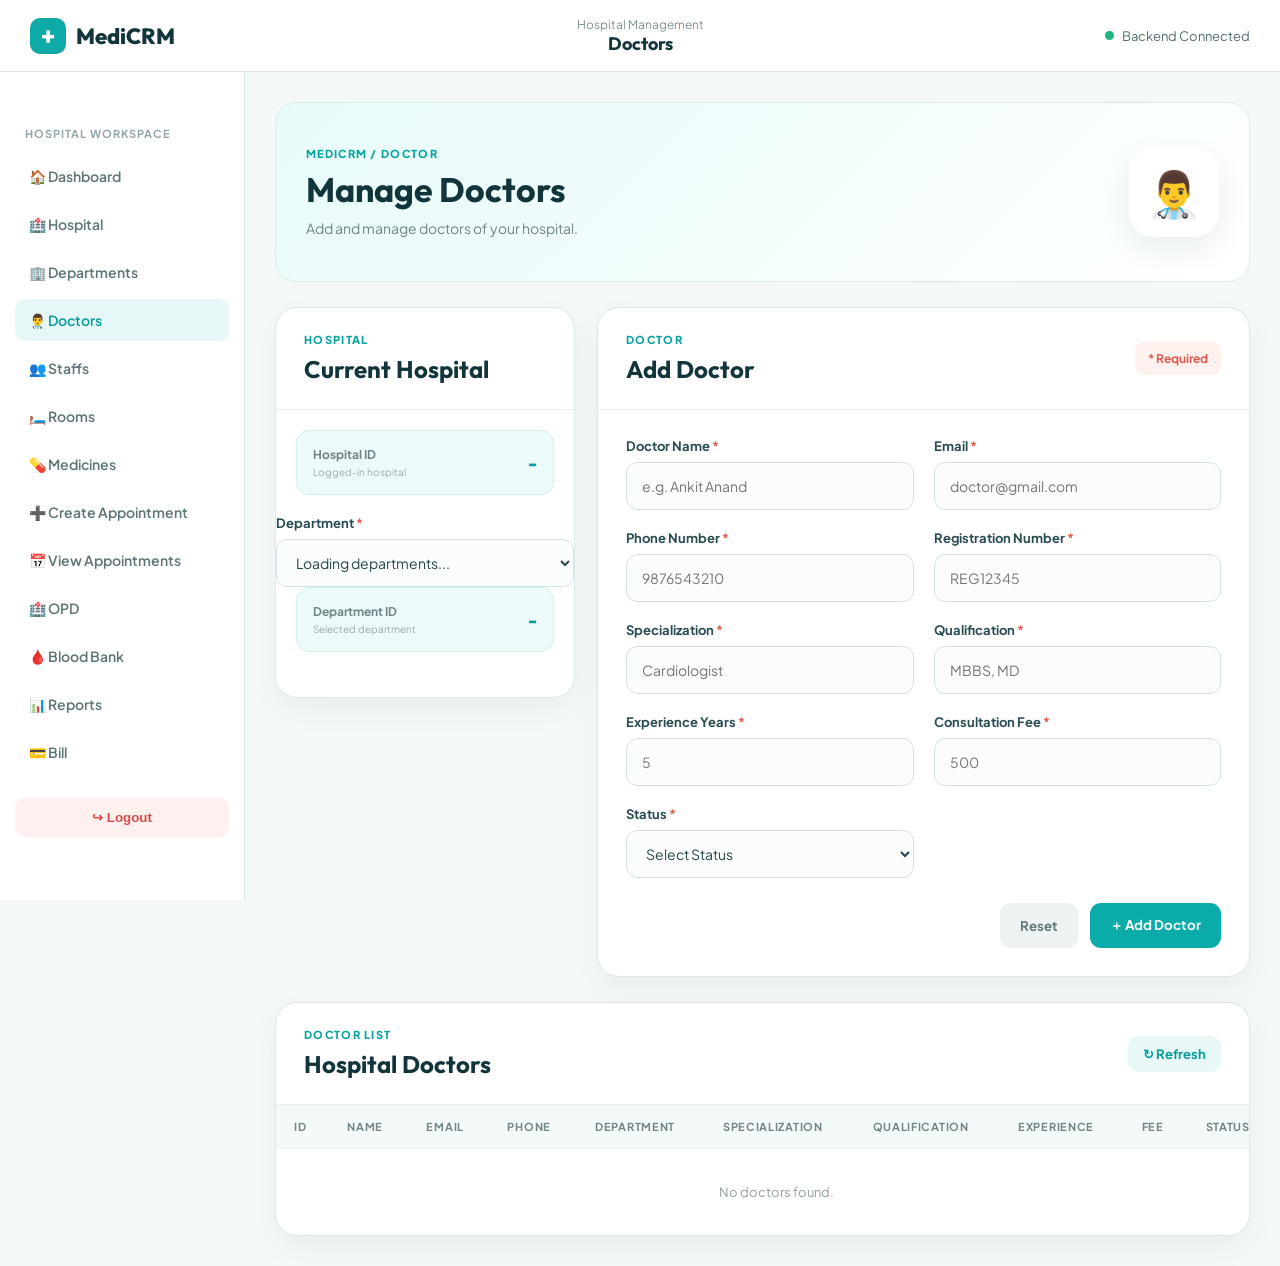
==== doctors.html @ 003745fa "Frontend" ====
<!DOCTYPE html>
<html lang="en">

<head>

    <meta charset="UTF-8">

    <meta name="viewport"
          content="width=device-width, initial-scale=1.0">

    <title>MediCRM - Doctors</title>

    <link rel="preconnect"
          href="https://fonts.googleapis.com">

    <link rel="preconnect"
          href="https://fonts.gstatic.com"
          crossorigin>

    <link
        href="https://fonts.googleapis.com/css2?family=Outfit:wght@400;500;600;700;800&family=Plus+Jakarta+Sans:wght@400;500;600;700;800&display=swap"
        rel="stylesheet">

    <link rel="stylesheet"
          href="css/doctors.css">

</head>


<body>


<!-- ================= TOPBAR ================= -->

<header class="topbar">

    <div class="brand">

        <span class="brand-mark">+</span>

        <span>MediCRM</span>

    </div>


    <div class="page-title">

        <span>Hospital Management</span>

        <strong>Doctors</strong>

    </div>


    <div class="status">

        <span></span>

        Backend Connected

    </div>

</header>



<!-- ================= MAIN ================= -->

<main class="container">


    <!-- ================= SIDEBAR ================= -->

    <aside class="sidebar">

      


        <p class="sidebar-label">
            Hospital Workspace
        </p>


        <nav class="side-nav">

            <a class="nav-link"
               href="dashboard.html">
                🏠 Dashboard
            </a>


            <a class="nav-link"
               href="hospital.html">
                🏥 Hospital
            </a>


            <a class="nav-link"
               href="departments.html">
                🏢 Departments
            </a>


            <a class="nav-link active"
               href="doctors.html">
                👨‍⚕️ Doctors
            </a>


            <a class="nav-link"
               href="staffs.html">
                👥 Staffs
            </a>




            <a class="nav-link"
               href="rooms.html">
                🛏️ Rooms
            </a>


            <a class="nav-link"
               href="medicines.html">
                💊 Medicines
            </a>


            <a class="nav-link"
               href="create-appointment.html">
                ➕ Create Appointment
            </a>


            <a class="nav-link"
               href="view-appointments.html">
                📅 View Appointments
            </a>







            <!-- OPD -->

            <a class="nav-link"
               href="OPD.html">

                <span class="nav-icon">
                    🏥
                </span>

                <span>
                    OPD
                </span>

            </a>




            <a class="nav-link"
               href="BloodBank.html">

                <span class="nav-icon">
                    🩸
                </span>

                <span>
                    Blood Bank
                </span>

            </a>


            <!-- Reports -->

            <a class="nav-link"
               href="Reports.html">

                <span class="nav-icon">
                    📊
                </span>

                <span>
                    Reports
                </span>

            </a>




             <a class="nav-link"
               href="Bill.html">

                <span class="nav-icon">
                    💳
                </span>

                <span>
                    Bill
                </span>

            </a>





            

        </nav>


        <button class="logout-btn"
                id="logoutBtn"
                type="button">

            ↪ Logout

        </button>

    </aside>



    <!-- ================= CONTENT ================= -->

    <section class="content">


        <!-- ================= HERO ================= -->

        <section class="hero">

            <div>

                <p class="eyebrow">
                    MediCRM / Doctor
                </p>


                <h1>
                    Manage Doctors
                </h1>


                <p class="subtitle">
                    Add and manage doctors of your hospital.
                </p>

            </div>


            <div class="hero-icon">
                👨‍⚕️
            </div>

        </section>



        <!-- ================= FORM LAYOUT ================= -->

        <section class="layout">


            <!-- ================= HOSPITAL PANEL ================= -->

            <aside class="panel hospital-panel">

                <div class="panel-head">

                    <div>

                        <p class="eyebrow">
                            Hospital
                        </p>

                        <h2>
                            Current Hospital
                        </h2>

                    </div>

                </div>


                <!-- Hospital ID -->

                <div class="info-box">

                    <div>

                        <span>
                            Hospital ID
                        </span>

                        <small>
                            Logged-in hospital
                        </small>

                    </div>


                    <strong id="hospitalIdText">
                        -
                    </strong>

                </div>



                <!-- Department -->

                <div class="field">

                    <label for="departmentSelect">

                        Department

                        <span>*</span>

                    </label>


                    <select id="departmentSelect"
                            required>

                        <option value="">
                            Loading departments...
                        </option>

                    </select>

                </div>



                <!-- Department ID -->

                <div class="info-box department-info">

                    <div>

                        <span>
                            Department ID
                        </span>

                        <small>
                            Selected department
                        </small>

                    </div>


                    <strong id="departmentIdText">
                        -
                    </strong>

                </div>

            </aside>



            <!-- ================= DOCTOR FORM ================= -->

            <section class="panel form-panel">


                <div class="panel-head">

                    <div>

                        <p class="eyebrow">
                            Doctor
                        </p>

                        <h2>
                            Add Doctor
                        </h2>

                    </div>


                    <span class="required-badge">
                        * Required
                    </span>

                </div>



                <form id="doctorForm">


                    <!-- NAME -->

                    <div class="field">

                        <label for="name">

                            Doctor Name

                            <span>*</span>

                        </label>


                        <input
                            type="text"
                            id="name"
                            placeholder="e.g. Ankit Anand"
                            required>

                    </div>



                    <!-- EMAIL -->

                    <div class="field">

                        <label for="email">

                            Email

                            <span>*</span>

                        </label>


                        <input
                            type="email"
                            id="email"
                            placeholder="doctor@gmail.com"
                            required>

                    </div>



                    <!-- PHONE -->

                    <div class="field">

                        <label for="phoneNo">

                            Phone Number

                            <span>*</span>

                        </label>


                        <input
                            type="text"
                            id="phoneNo"
                            placeholder="9876543210"
                            required>

                    </div>



                    <!-- REGISTRATION -->

                    <div class="field">

                        <label for="registrationNumber">

                            Registration Number

                            <span>*</span>

                        </label>


                        <input
                            type="text"
                            id="registrationNumber"
                            placeholder="REG12345"
                            required>

                    </div>



                    <!-- SPECIALIZATION -->

                    <div class="field">

                        <label for="specilization">

                            Specialization

                            <span>*</span>

                        </label>


                        <input
                            type="text"
                            id="specilization"
                            placeholder="Cardiologist"
                            required>

                    </div>



                    <!-- QUALIFICATION -->

                    <div class="field">

                        <label for="qualification">

                            Qualification

                            <span>*</span>

                        </label>


                        <input
                            type="text"
                            id="qualification"
                            placeholder="MBBS, MD"
                            required>

                    </div>



                    <!-- EXPERIENCE -->

                    <div class="field">

                        <label for="experience">

                            Experience Years

                            <span>*</span>

                        </label>


                        <input
                            type="number"
                            id="experience"
                            placeholder="5"
                            min="0"
                            required>

                    </div>



                    <!-- CONSULTING FEE -->

                    <div class="field">

                        <label for="consultingFee">

                            Consultation Fee

                            <span>*</span>

                        </label>


                        <input
                            type="number"
                            id="consultingFee"
                            placeholder="500"
                            min="0"
                            required>

                    </div>



                    <!-- STATUS -->

                    <div class="field">

                        <label for="stutas">

                            Status

                            <span>*</span>

                        </label>


                        <select id="stutas"
                                required>

                            <option value="">
                                Select Status
                            </option>

                            <option value="ACTIVE">
                                ACTIVE
                            </option>

                            <option value="INACTIVE">
                                INACTIVE
                            </option>

                        </select>

                    </div>



                    <!-- BUTTONS -->

                    <div class="actions">

                        <button
                            type="button"
                            id="resetBtn"
                            class="btn secondary">

                            Reset

                        </button>


                        <button
                            type="submit"
                            class="btn primary">

                            ＋ Add Doctor

                        </button>

                    </div>


                </form>

            </section>

        </section>



        <!-- ================= DOCTOR TABLE ================= -->

        <section class="panel doctor-panel">


            <div class="panel-head">

                <div>

                    <p class="eyebrow">
                        Doctor List
                    </p>


                    <h2>
                        Hospital Doctors
                    </h2>

                </div>


                <button
                    id="refreshBtn"
                    class="btn small"
                    type="button">

                    ↻ Refresh

                </button>

            </div>



            <div class="table-wrap">

                <table>

                    <thead>

                        <tr>

                            <th>ID</th>

                            <th>Name</th>

                            <th>Email</th>

                            <th>Phone</th>

                            <th>Department</th>

                            <th>Specialization</th>

                            <th>Qualification</th>

                            <th>Experience</th>

                            <th>Fee</th>

                            <th>Status</th>

                        </tr>

                    </thead>


                    <tbody id="doctorTable">

                        <tr>

                            <td colspan="10"
                                class="empty">

                                No doctors found.

                            </td>

                        </tr>

                    </tbody>

                </table>

            </div>

        </section>


    </section>

</main>



<script src="js/doctors.js"></script>

</body>

</html>
---- css/doctors.css ----
* {
    margin: 0;
    padding: 0;
    box-sizing: border-box;
}


body {
    font-family: "Plus Jakarta Sans", sans-serif;
    background: #f4f8f8;
    color: #12343b;
}


/* ================= TOPBAR ================= */

.topbar {
    height: 72px;
    background: #ffffff;
    border-bottom: 1px solid #dce9ea;

    display: flex;
    align-items: center;
    justify-content: space-between;

    padding: 0 30px;

    position: fixed;
    top: 0;
    left: 0;
    right: 0;

    z-index: 100;
}


.brand {
    display: flex;
    align-items: center;
    gap: 10px;

    text-decoration: none;
    color: #12343b;

    font-family: "Outfit", sans-serif;
    font-size: 22px;
    font-weight: 800;
}


.brand-mark {
    width: 36px;
    height: 36px;

    display: flex;
    align-items: center;
    justify-content: center;

    border-radius: 10px;

    background: #0eaaa7;
    color: white;

    font-size: 25px;
    font-weight: 800;
}


.page-title {
    display: flex;
    flex-direction: column;
    align-items: center;
}


.page-title span {
    font-size: 12px;
    color: #7b9195;
}


.page-title strong {
    font-family: "Outfit", sans-serif;
    font-size: 18px;
}


.status {
    display: flex;
    align-items: center;
    gap: 8px;

    font-size: 13px;
    color: #527075;
}


.status span {
    width: 9px;
    height: 9px;

    border-radius: 50%;

    background: #20b486;
}



/* ================= MAIN ================= */

.container {
    display: flex;

    min-height: 100vh;

    padding-top: 72px;
}



/* ================= SIDEBAR ================= */

.sidebar {
    width: 245px;

    background: #ffffff;

    border-right: 1px solid #dce9ea;

    padding: 25px 15px;

    position: fixed;

    top: 72px;
    bottom: 0;
    left: 0;

    overflow-y: auto;
}


.sidebar-label {
    margin: 30px 10px 15px;

    font-size: 11px;
    font-weight: 700;

    text-transform: uppercase;

    letter-spacing: 1px;

    color: #91a6aa;
}


.side-nav {
    display: flex;
    flex-direction: column;
    gap: 6px;
}


.nav-link {
    text-decoration: none;

    color: #5d7479;

    padding: 12px 14px;

    border-radius: 10px;

    font-size: 14px;
    font-weight: 600;

    transition: 0.2s;
}


.nav-link:hover {
    background: #edfafa;
    color: #079b9a;
}


.nav-link.active {
    background: #e5f8f7;
    color: #079b9a;
}


.logout-btn {
    width: 100%;

    margin-top: 25px;

    padding: 12px;

    border: 0;
    border-radius: 10px;

    background: #fff0f0;

    color: #d84b4b;

    font-weight: 700;

    cursor: pointer;
}



/* ================= CONTENT ================= */

.content {
    margin-left: 245px;

    width: calc(100% - 245px);

    padding: 30px;
}



/* ================= HERO ================= */

.hero {
    min-height: 180px;

    border-radius: 22px;

    padding: 30px;

    background: linear-gradient(
        135deg,
        #e7fbfa,
        #ffffff
    );

    border: 1px solid #d8eeee;

    display: flex;

    justify-content: space-between;

    align-items: center;

    margin-bottom: 25px;
}


.eyebrow {
    color: #08a4a1;

    text-transform: uppercase;

    font-size: 11px;

    font-weight: 800;

    letter-spacing: 1.3px;

    margin-bottom: 8px;
}


.hero h1 {
    font-family: "Outfit", sans-serif;

    font-size: 34px;

    margin-bottom: 8px;

    color: #12343b;
}


.subtitle {
    color: #708589;

    font-size: 14px;
}


.hero-icon {
    width: 90px;
    height: 90px;

    border-radius: 25px;

    display: flex;
    align-items: center;
    justify-content: center;

    background: white;

    font-size: 45px;

    box-shadow: 0 12px 30px rgba(18, 52, 59, 0.08);
}



/* ================= LAYOUT ================= */

.layout {
    display: grid;

    grid-template-columns: 300px 1fr;

    gap: 22px;

    align-items: start;
}


.panel {
    background: white;

    border: 1px solid #dce9ea;

    border-radius: 22px;

    box-shadow:
        0 12px 30px rgba(20, 70, 75, 0.05);

    overflow: hidden;
}


.panel-head {
    padding: 25px 28px;

    border-bottom: 1px solid #e5eeee;

    display: flex;

    align-items: center;

    justify-content: space-between;
}


.panel-head h2 {
    font-family: "Outfit", sans-serif;

    font-size: 24px;

    color: #12343b;
}


.required-badge {
    background: #fff1ed;

    color: #df5a4d;

    padding: 9px 13px;

    border-radius: 9px;

    font-size: 12px;

    font-weight: 700;
}



/* ================= HOSPITAL PANEL ================= */

.hospital-panel {
    padding-bottom: 25px;
}


.hospital-panel .panel-head {
    margin-bottom: 20px;
}


.info-box {
    margin: 0 20px 20px;

    padding: 16px;

    border-radius: 13px;

    background: #edfafa;

    border: 1px solid #d3eeee;

    display: flex;

    justify-content: space-between;

    align-items: center;
}


.info-box div {
    display: flex;

    flex-direction: column;

    gap: 4px;
}


.info-box span {
    font-size: 12px;

    font-weight: 700;

    color: #6f8589;
}


.info-box small {
    color: #9aabad;

    font-size: 10px;
}


.info-box strong {
    color: #079f9d;

    font-size: 20px;

    font-family: "Outfit", sans-serif;
}



/* ================= FORM ================= */

.form-panel form {
    padding: 28px;

    display: grid;

    grid-template-columns: repeat(2, 1fr);

    gap: 20px;
}


.field {
    display: flex;

    flex-direction: column;

    gap: 8px;
}


.field label {
    font-size: 13px;

    font-weight: 700;

    color: #294c53;
}


.field label span {
    color: #e85b50;
}


.field input,
.field select {
    width: 100%;

    height: 48px;

    padding: 0 15px;

    border-radius: 11px;

    border: 1px solid #d4e3e5;

    background: #fbfdfd;

    outline: none;

    font-family: inherit;

    font-size: 14px;

    color: #24454b;

    transition: 0.2s;
}


.field input:focus,
.field select:focus {
    border-color: #0aaba9;

    box-shadow:
        0 0 0 4px rgba(10, 171, 169, 0.10);

    background: white;
}


.actions {
    grid-column: 1 / -1;

    display: flex;

    justify-content: flex-end;

    gap: 12px;

    margin-top: 5px;
}


.btn {
    border: none;

    border-radius: 11px;

    padding: 13px 20px;

    font-family: inherit;

    font-weight: 700;

    cursor: pointer;

    transition: 0.2s;
}


.btn.primary {
    background: #0aaba9;

    color: white;
}


.btn.primary:hover {
    background: #078e8d;

    transform: translateY(-1px);
}


.btn.secondary {
    background: #edf2f3;

    color: #60777b;
}


.btn.secondary:hover {
    background: #e1e9ea;
}


.btn.small {
    padding: 10px 15px;

    background: #e7f8f7;

    color: #079b9a;

    font-size: 13px;
}



/* ================= TABLE ================= */

.doctor-panel {
    margin-top: 25px;
}


.table-wrap {
    width: 100%;

    overflow-x: auto;
}


table {
    width: 100%;

    border-collapse: collapse;

    min-width: 1000px;
}


thead {
    background: #f4fafa;
}


th {
    padding: 15px 18px;

    text-align: left;

    font-size: 11px;

    text-transform: uppercase;

    letter-spacing: 0.7px;

    color: #718589;

    white-space: nowrap;
}


td {
    padding: 16px 18px;

    border-top: 1px solid #edf2f3;

    font-size: 13px;

    color: #456168;

    white-space: nowrap;
}


tbody tr:hover {
    background: #f8fcfc;
}


.empty {
    text-align: center;

    padding: 35px;

    color: #91a2a5;
}



/* ================= RESPONSIVE ================= */

@media (max-width: 1100px) {

    .layout {
        grid-template-columns: 1fr;
    }

    .hospital-panel {
        width: 100%;
    }

    .form-panel form {
        grid-template-columns: 1fr;
    }

}


@media (max-width: 800px) {

    .sidebar {
        width: 210px;
    }

    .content {
        margin-left: 210px;

        width: calc(100% - 210px);

        padding: 20px;
    }

    .page-title {
        display: none;
    }

}


@media (max-width: 600px) {

    .sidebar {
        display: none;
    }

    .content {
        margin-left: 0;

        width: 100%;

        padding: 15px;
    }

    .topbar {
        padding: 0 15px;
    }

    .status {
        display: none;
    }

    .hero h1 {
        font-size: 27px;
    }

}
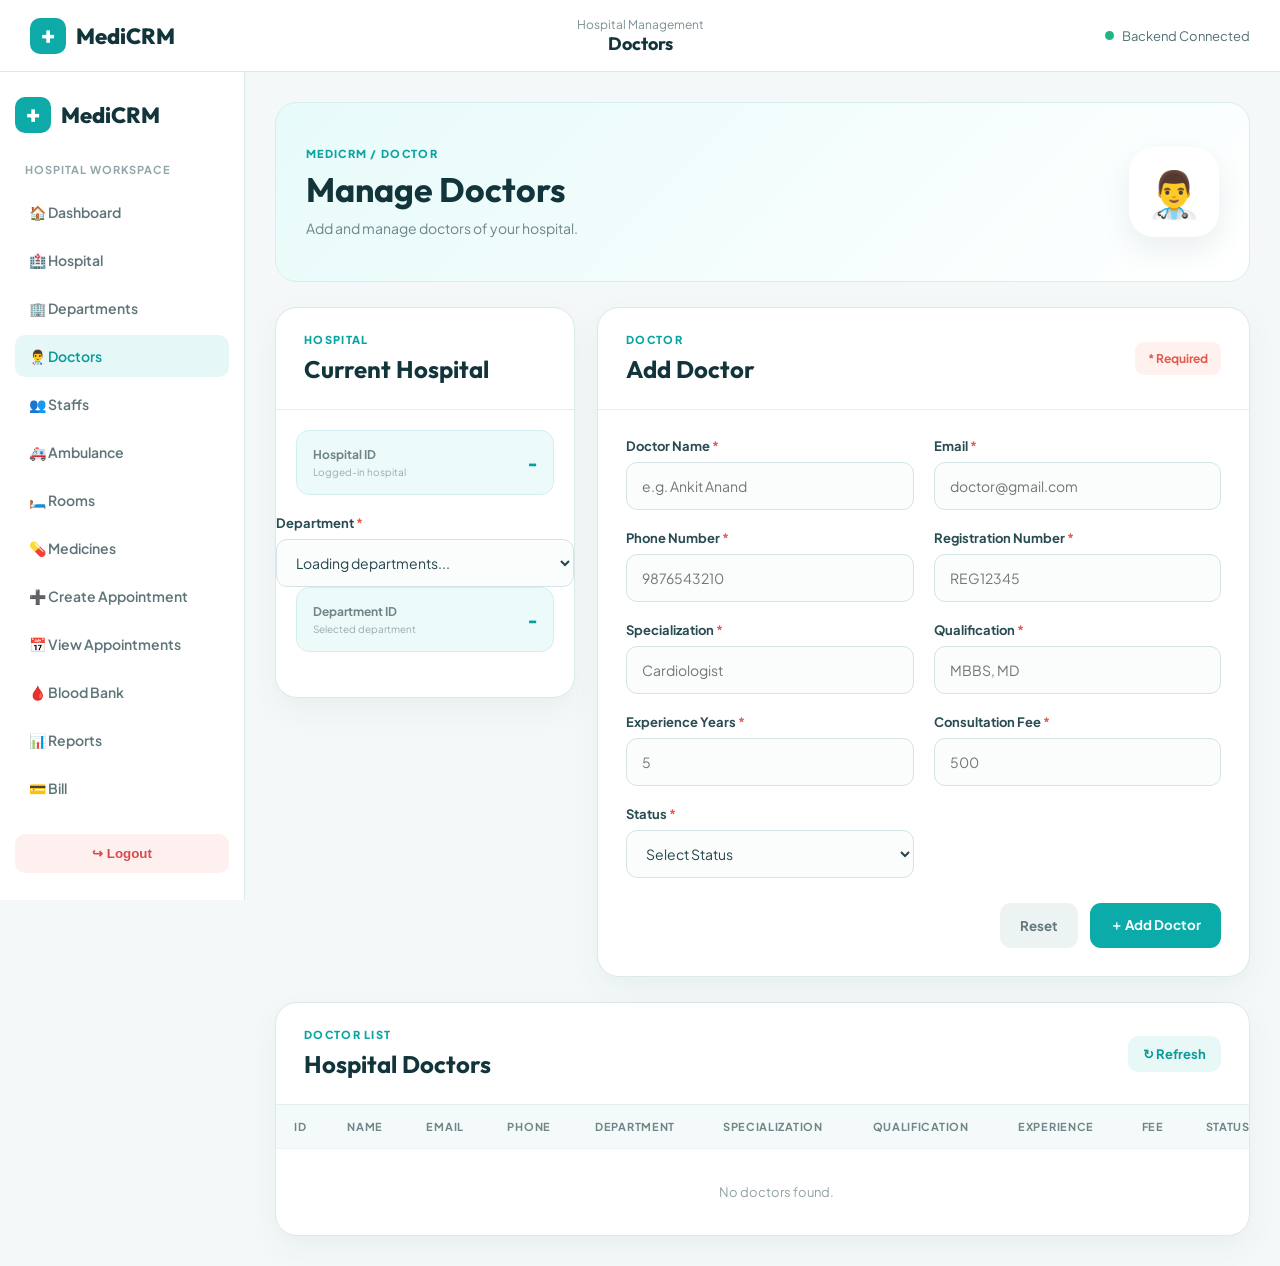
==== commit 7d5e0f17: "doctor page update" ====
--- a/doctors.html
+++ b/doctors.html
@@ -23,6 +23,7 @@
 
     <link rel="stylesheet"
           href="css/doctors.css">
+           <link rel="stylesheet" href="css/imp.css">
 
 </head>
 
@@ -71,7 +72,14 @@
 
     <!-- ================= SIDEBAR ================= -->
 
-    <aside class="sidebar">
+      <aside class="sidebar" id="sidebar">
+
+    <a class="brand" href="hospitalDashboard.html">
+      <span class="brand-mark">+</span>
+      <span>MediCRM</span>
+    </a>
+
+   
 
       
 
@@ -84,7 +92,7 @@
         <nav class="side-nav">
 
             <a class="nav-link"
-               href="dashboard.html">
+               href="hospitalDashboard.html">
                 🏠 Dashboard
             </a>
 
@@ -113,6 +121,16 @@
             </a>
 
 
+            <a href="ambulance.html" class="nav-link">
+
+    <span class="sidebar-icon">🚑</span>
+
+    <span>
+        Ambulance
+    </span>
+
+</a>
+
 
 
             <a class="nav-link"
@@ -146,24 +164,13 @@
 
             <!-- OPD -->
 
-            <a class="nav-link"
-               href="OPD.html">
-
-                <span class="nav-icon">
-                    🏥
-                </span>
-
-                <span>
-                    OPD
-                </span>
-
-            </a>
-
-
-
-
-            <a class="nav-link"
-               href="BloodBank.html">
+          
+
+
+
+
+            <a class="nav-link"
+               href="bloodbank.html">
 
                 <span class="nav-icon">
                     🩸
@@ -179,7 +186,7 @@
             <!-- Reports -->
 
             <a class="nav-link"
-               href="Reports.html">
+               href="#">
 
                 <span class="nav-icon">
                     📊
@@ -195,7 +202,7 @@
 
 
              <a class="nav-link"
-               href="Bill.html">
+               href="#">
 
                 <span class="nav-icon">
                     💳
@@ -224,7 +231,10 @@
 
         </button>
 
-    </aside>
+    
+
+  </aside>
+
 
 
 
